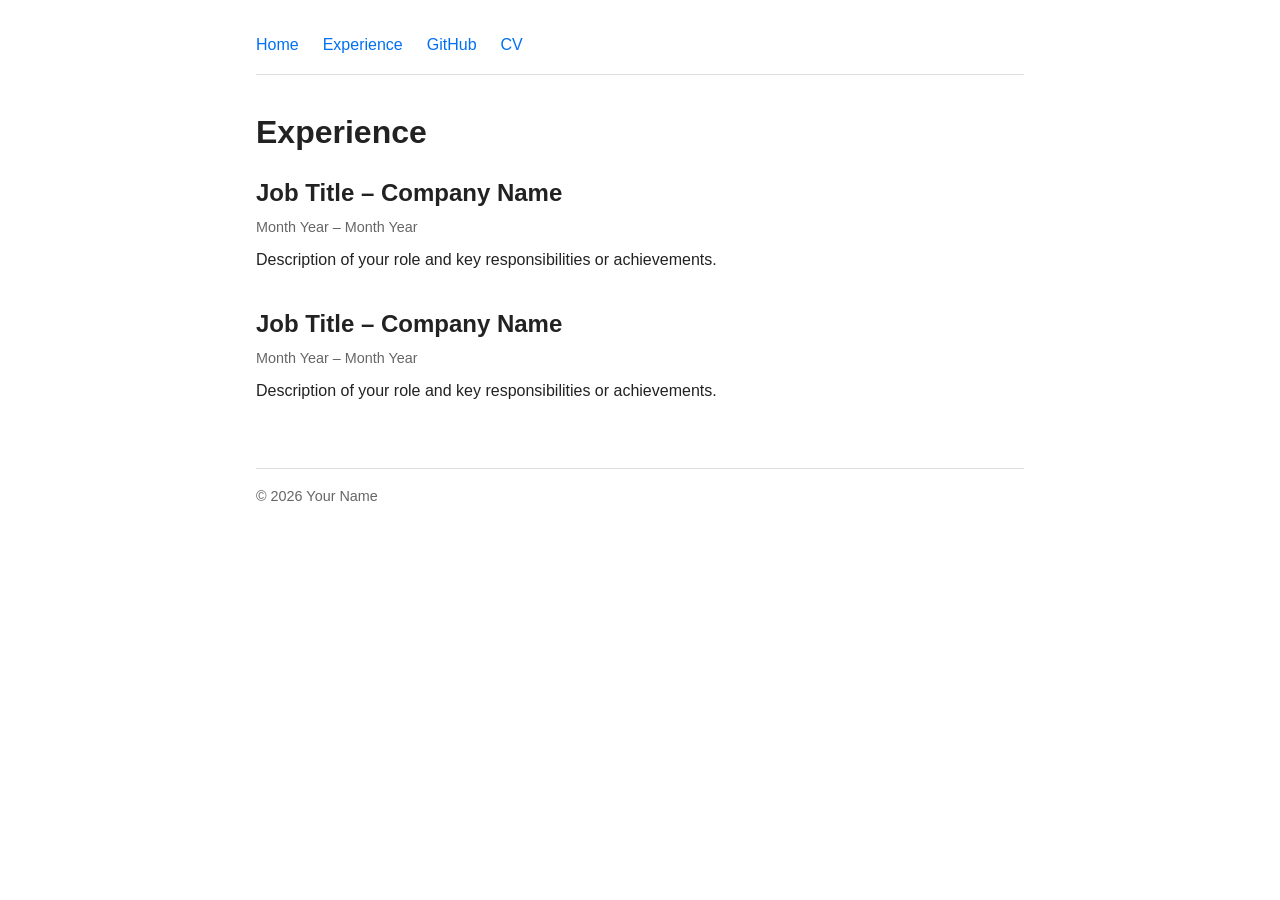
==== experience.html @ c9a68103 "added pages" ====
<!DOCTYPE html>
<html lang="en">
<head>
  <meta charset="UTF-8" />
  <meta name="viewport" content="width=device-width, initial-scale=1.0" />
  <title>Experience – Your Name</title>
  <link rel="stylesheet" href="style.css" />
</head>
<body>
  <nav>
    <a href="index.html">Home</a>
    <a href="experience.html">Experience</a>
    <a href="https://github.com/yourusername" target="_blank">GitHub</a>
    <a href="cv.pdf" target="_blank">CV</a>
  </nav>

  <main>
    <h1>Experience</h1>

    <section>
      <h2>Job Title – Company Name</h2>
      <p class="date">Month Year – Month Year</p>
      <p>Description of your role and key responsibilities or achievements.</p>
    </section>

    <section>
      <h2>Job Title – Company Name</h2>
      <p class="date">Month Year – Month Year</p>
      <p>Description of your role and key responsibilities or achievements.</p>
    </section>
  </main>

  <footer>
    <p>&copy; 2026 Your Name</p>
  </footer>
</body>
</html>
---- style.css ----
* {
  box-sizing: border-box;
  margin: 0;
  padding: 0;
}

body {
  font-family: sans-serif;
  color: #222;
  max-width: 800px;
  margin: 0 auto;
  padding: 2rem 1rem;
  line-height: 1.6;
}

nav {
  display: flex;
  gap: 1.5rem;
  margin-bottom: 2rem;
  border-bottom: 1px solid #ddd;
  padding-bottom: 1rem;
}

nav a {
  text-decoration: none;
  color: #0070f3;
}

nav a:hover {
  text-decoration: underline;
}

main {
  margin-bottom: 4rem;
}

h1 {
  margin-bottom: 1rem;
}

section {
  margin-bottom: 2rem;
}

section h2 {
  margin-bottom: 0.25rem;
}

.date {
  color: #666;
  font-size: 0.9rem;
  margin-bottom: 0.5rem;
}

footer {
  border-top: 1px solid #ddd;
  padding-top: 1rem;
  color: #666;
  font-size: 0.9rem;
}
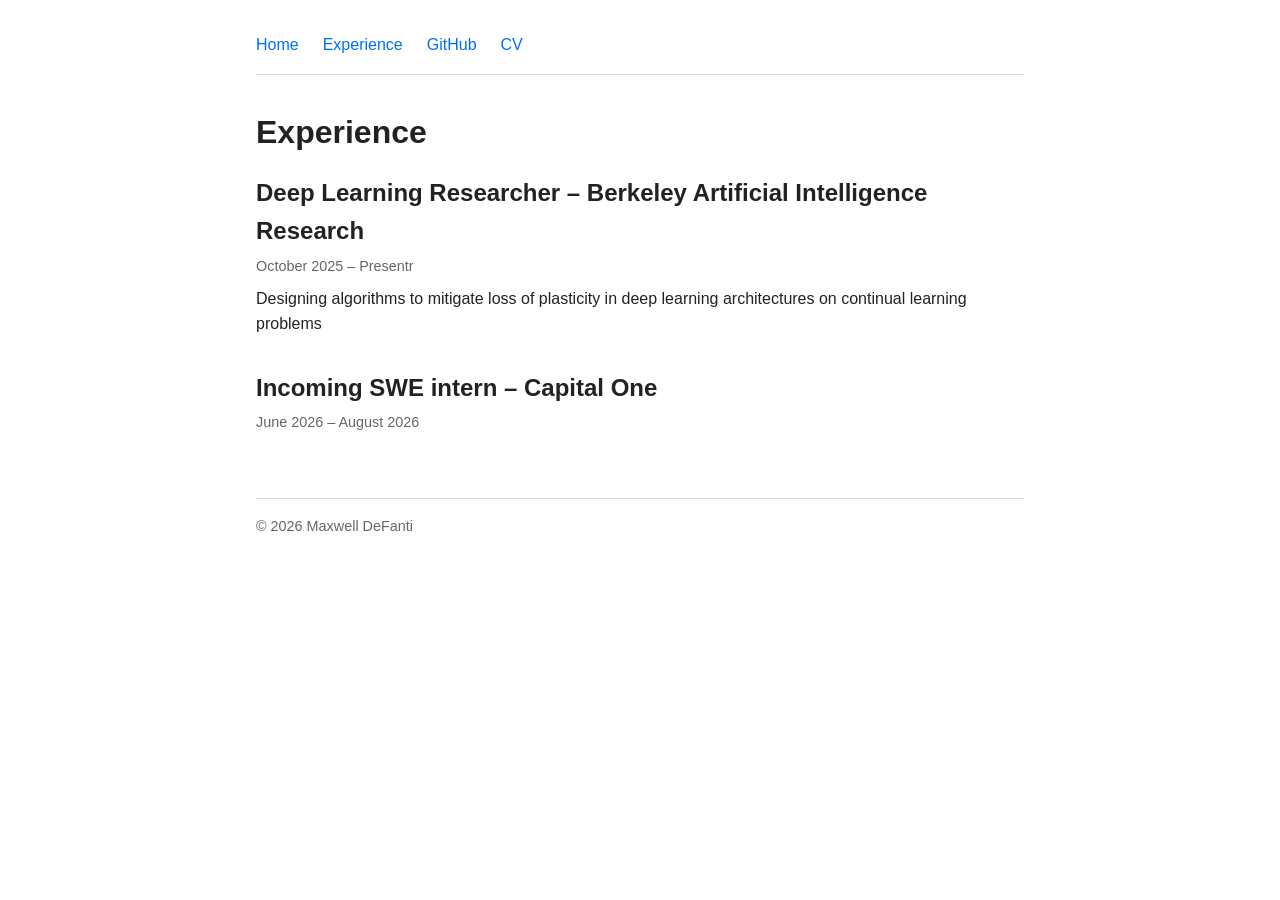
==== commit 52e78624: "updated experience and index" ====
--- a/experience.html
+++ b/experience.html
@@ -18,20 +18,20 @@
     <h1>Experience</h1>
 
     <section>
-      <h2>Job Title – Company Name</h2>
-      <p class="date">Month Year – Month Year</p>
-      <p>Description of your role and key responsibilities or achievements.</p>
+      <h2>Deep Learning Researcher – Berkeley Artificial Intelligence Research</h2>
+      <p class="date">October 2025 – Presentr</p>
+      <p>Designing algorithms to mitigate loss of plasticity in deep learning architectures on continual learning problems </p>
     </section>
 
     <section>
-      <h2>Job Title – Company Name</h2>
-      <p class="date">Month Year – Month Year</p>
-      <p>Description of your role and key responsibilities or achievements.</p>
+      <h2>Incoming SWE intern – Capital One</h2>
+      <p class="date">June 2026 – August 2026</p>
+      <p></p>
     </section>
   </main>
 
   <footer>
-    <p>&copy; 2026 Your Name</p>
+    <p>&copy; 2026 Maxwell DeFanti</p>
   </footer>
 </body>
 </html>
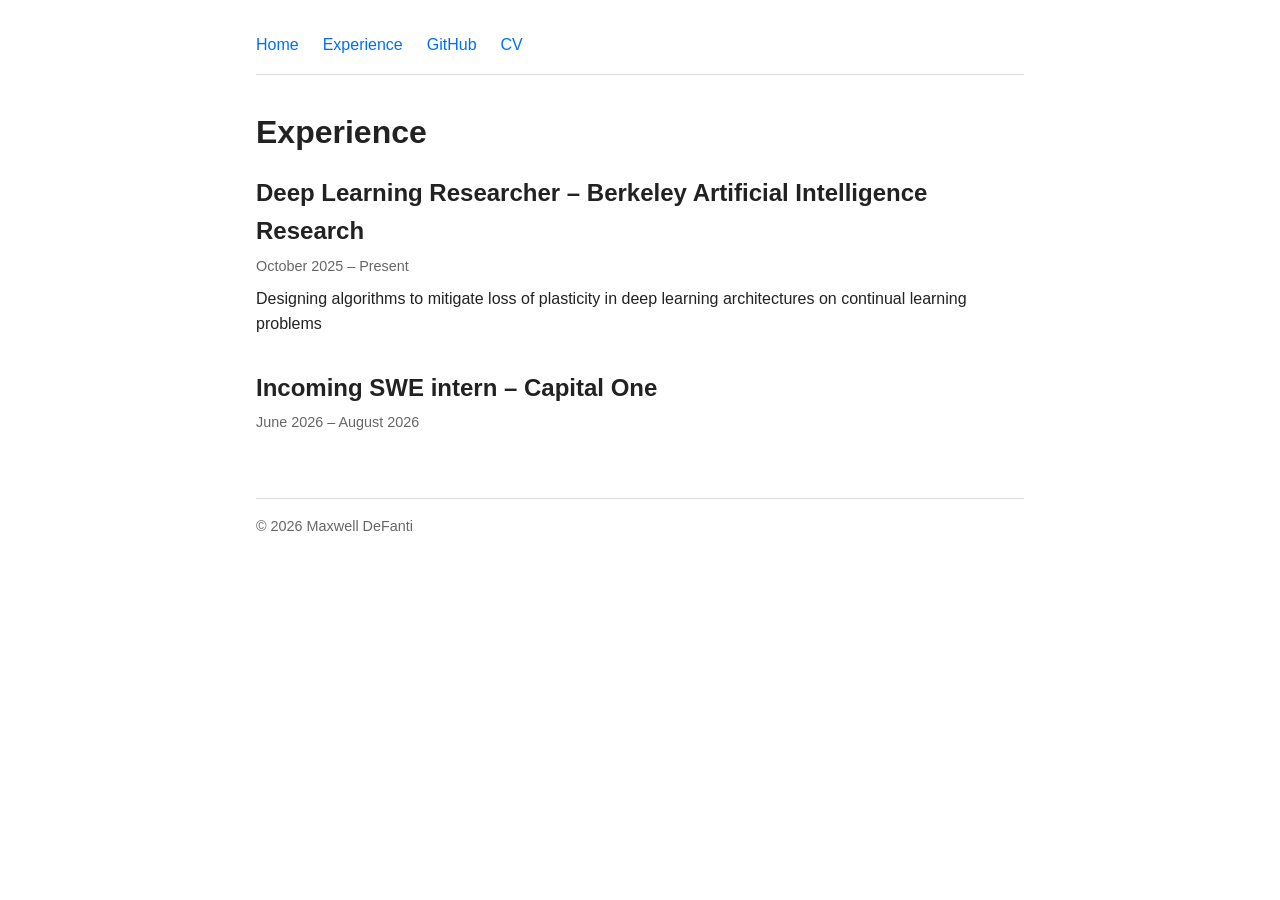
==== commit f3fec1c1: "fixed typo" ====
--- a/experience.html
+++ b/experience.html
@@ -10,7 +10,7 @@
   <nav>
     <a href="index.html">Home</a>
     <a href="experience.html">Experience</a>
-    <a href="https://github.com/yourusername" target="_blank">GitHub</a>
+    <a href="https://github.com/maxdefanti" target="_blank">GitHub</a>
     <a href="cv.pdf" target="_blank">CV</a>
   </nav>
 
@@ -19,7 +19,7 @@
 
     <section>
       <h2>Deep Learning Researcher – Berkeley Artificial Intelligence Research</h2>
-      <p class="date">October 2025 – Presentr</p>
+      <p class="date">October 2025 – Present</p>
       <p>Designing algorithms to mitigate loss of plasticity in deep learning architectures on continual learning problems </p>
     </section>
 
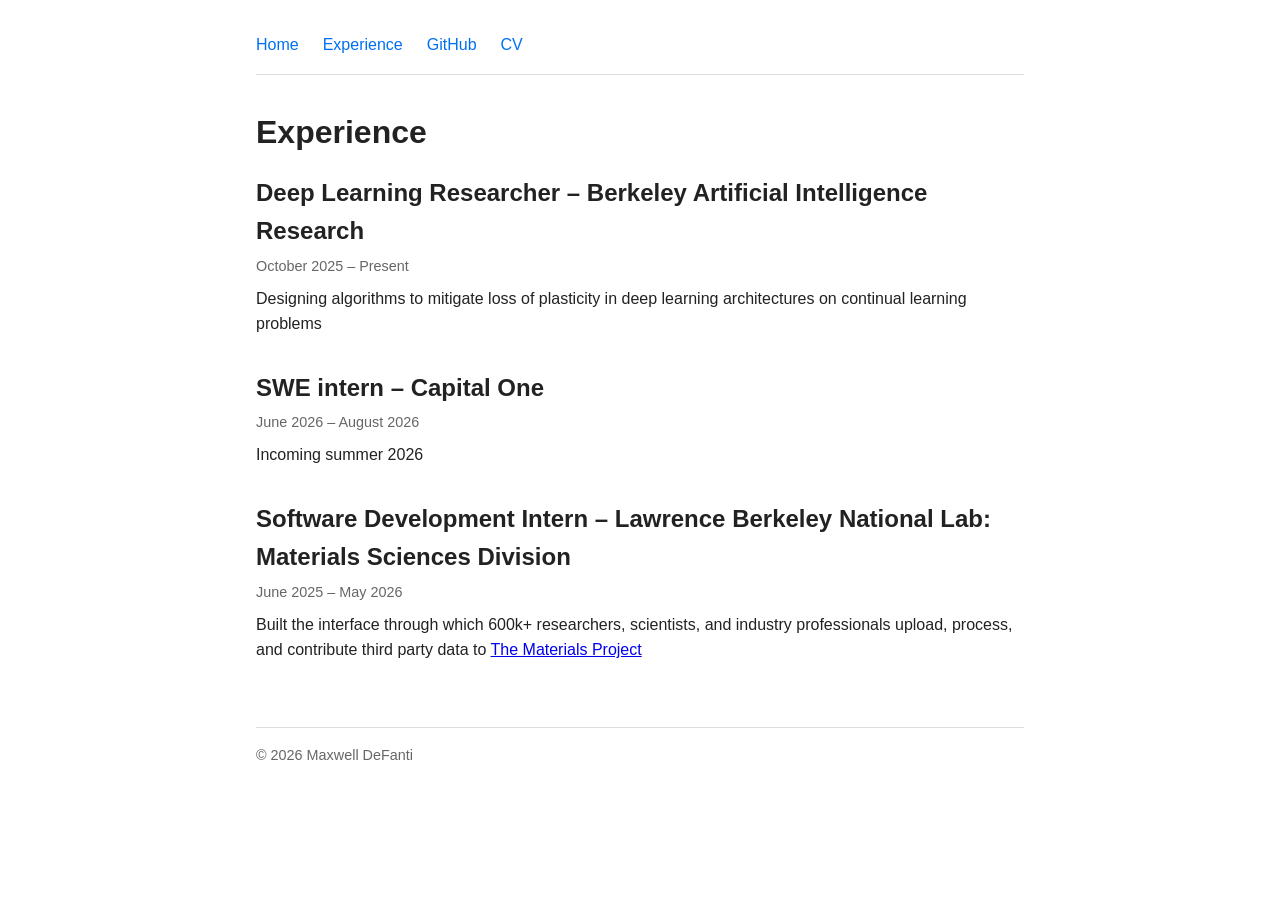
==== commit 3a4c2bab: "added favicon and matproj" ====
--- a/experience.html
+++ b/experience.html
@@ -3,8 +3,10 @@
 <head>
   <meta charset="UTF-8" />
   <meta name="viewport" content="width=device-width, initial-scale=1.0" />
-  <title>Experience – Your Name</title>
+  <title>Experience – Maxwell DeFanti</title>
   <link rel="stylesheet" href="style.css" />
+  <link rel="icon" href="data:image/svg+xml,<svg xmlns='http://www.w3.org/2000/svg' viewBox='0 0 100 100'><text y='.9em' font-size='90'>م</text></svg>">
+
 </head>
 <body>
   <nav>
@@ -24,9 +26,15 @@
     </section>
 
     <section>
-      <h2>Incoming SWE intern – Capital One</h2>
+      <h2>SWE intern – Capital One</h2>
       <p class="date">June 2026 – August 2026</p>
-      <p></p>
+      <p>Incoming summer 2026</p>
+    </section>
+
+    <section>
+      <h2>Software Development Intern – Lawrence Berkeley National Lab: Materials Sciences Division</h2>
+      <p class="date">June 2025 – May 2026</p>
+      <p>Built the interface through which 600k+ researchers, scientists, and industry professionals upload, process, and contribute third party data to <a href="https://next-gen.materialsproject.org">The Materials Project</a></p>
     </section>
   </main>
 
--- a/style.css
+++ b/style.css
@@ -57,4 +57,28 @@
   padding-top: 1rem;
   color: #666;
   font-size: 0.9rem;
-}+}
+
+/* Home page intro */
+.intro {
+  display: flex;
+  align-items: center;
+  justify-content: center;
+  gap: 2rem;
+}
+
+.intro img {
+  width: 150px;
+  height: 150px;
+  object-fit: cover;
+  border-radius: 2%;
+  flex-shrink: 0;
+}
+
+.intro-text {
+  max-width: 500px;
+}
+
+.intro-text p {
+  margin-bottom: 0.75rem;
+}
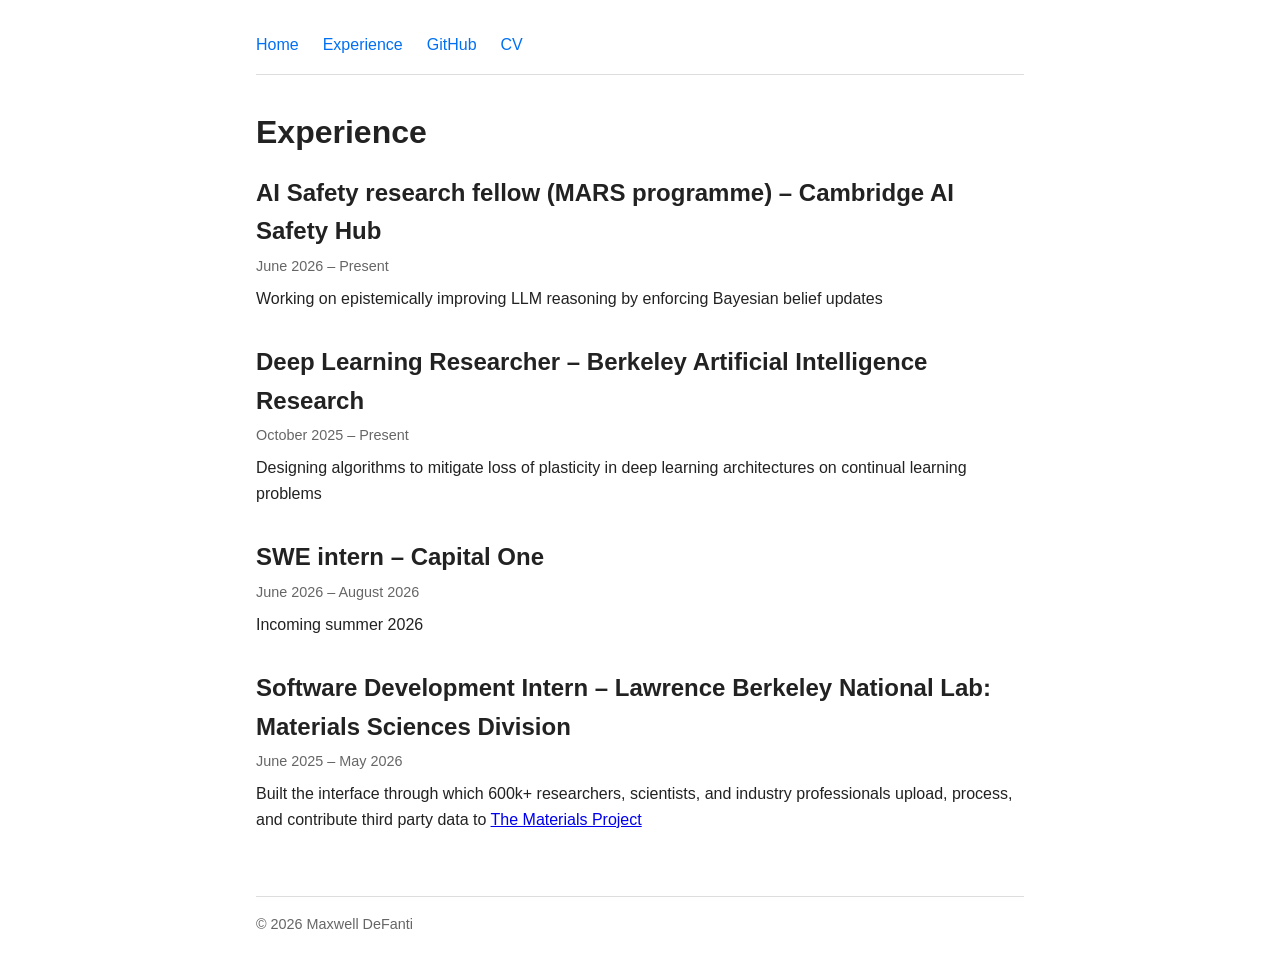
==== commit 7ca24318: "june 2026 updates" ====
--- a/experience.html
+++ b/experience.html
@@ -18,6 +18,12 @@
 
   <main>
     <h1>Experience</h1>
+
+    <section>
+      <h2>AI Safety research fellow (MARS programme) – Cambridge AI Safety Hub</h2>
+      <p class="date">June 2026 – Present</p>
+      <p>Working on epistemically improving LLM reasoning by enforcing Bayesian belief updates</p>
+    </section>
 
     <section>
       <h2>Deep Learning Researcher – Berkeley Artificial Intelligence Research</h2>
--- a/style.css
+++ b/style.css
@@ -82,3 +82,40 @@
 .intro-text p {
   margin-bottom: 0.75rem;
 }
+
+/* News section */
+.news {
+  margin-top: 2rem;
+}
+
+.news h2 {
+  margin-bottom: 0.75rem;
+}
+
+.news ul {
+  list-style: none;
+  padding: 0;
+}
+
+.news li {
+  display: flex;
+  align-items: baseline;
+  padding: 0.4rem 0;
+  border-bottom: 1px solid #f0f0f0;
+}
+
+.news-dash {
+  white-space: nowrap;
+}
+
+.news-text {
+  flex: 1;
+  margin-left: 0.4rem;
+}
+
+.news-date {
+  font-weight: 600;
+  color: #444;
+  min-width: 7rem;
+  display: inline-block;
+}
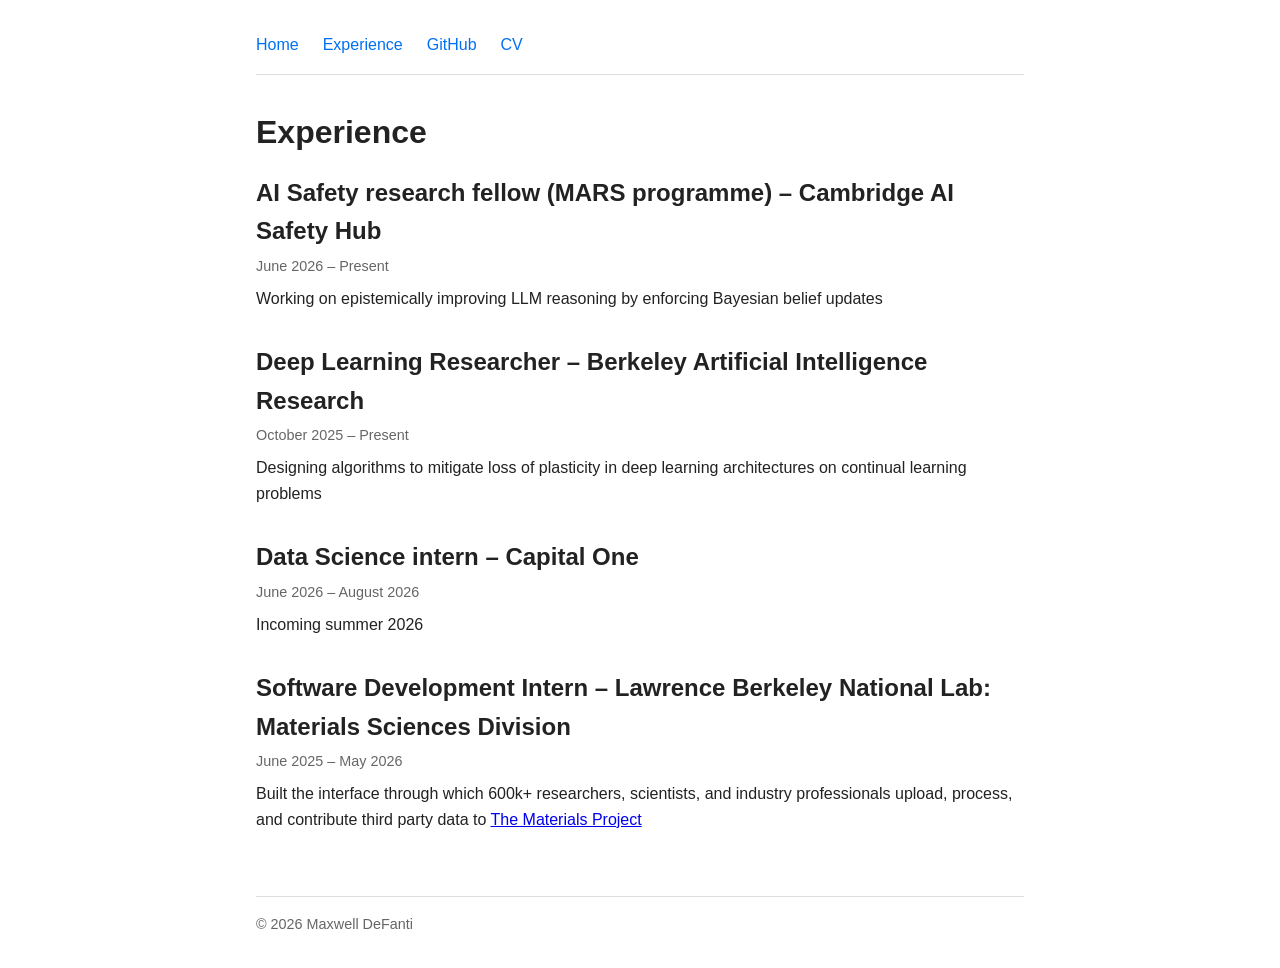
==== commit 57281582: "changed to ds intern" ====
--- a/experience.html
+++ b/experience.html
@@ -32,7 +32,7 @@
     </section>
 
     <section>
-      <h2>SWE intern – Capital One</h2>
+      <h2>Data Science intern – Capital One</h2>
       <p class="date">June 2026 – August 2026</p>
       <p>Incoming summer 2026</p>
     </section>
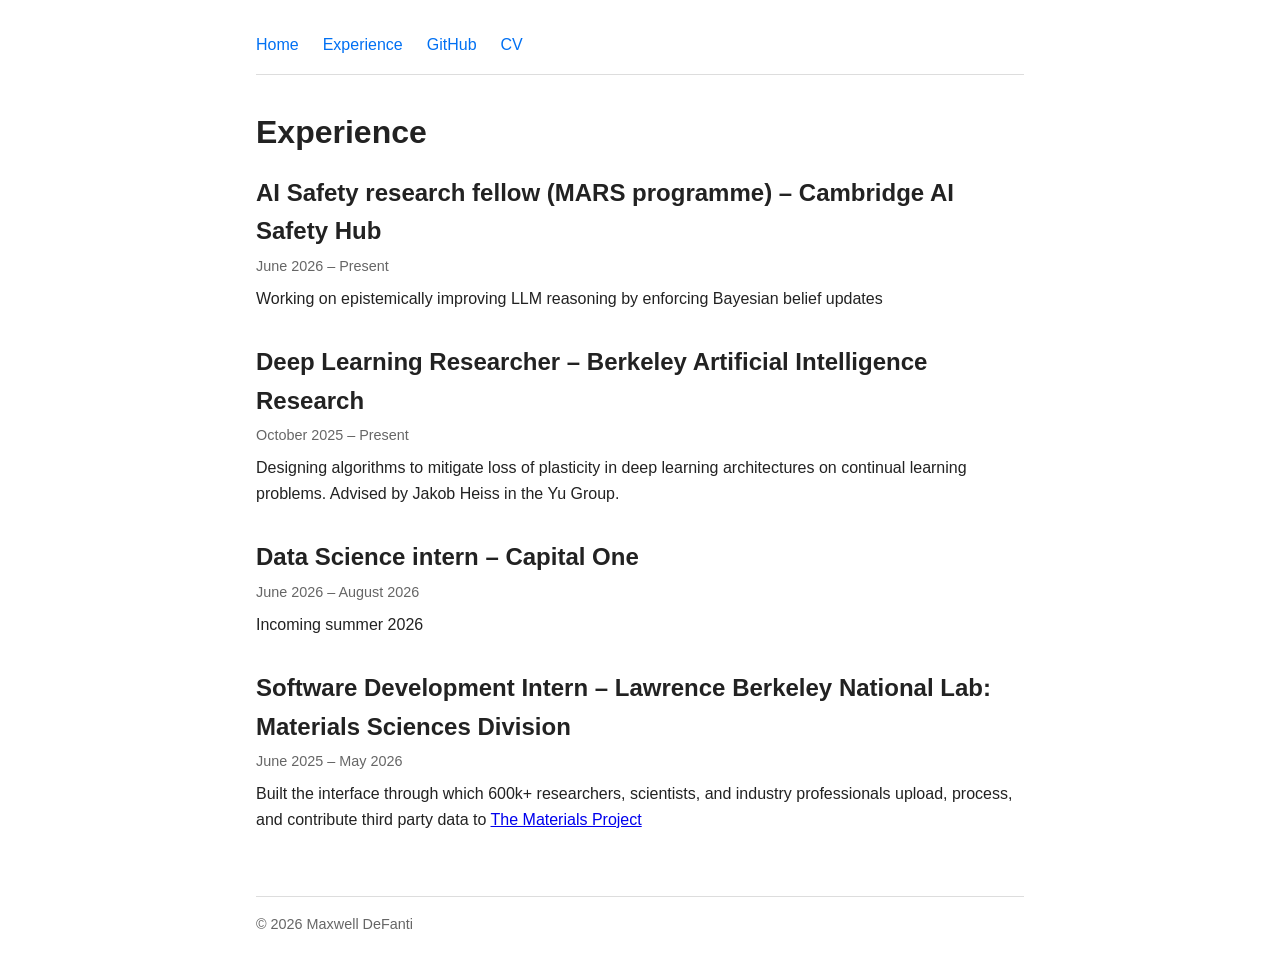
==== commit db6e72a6: "added socials and updated resume" ====
--- a/experience.html
+++ b/experience.html
@@ -28,7 +28,7 @@
     <section>
       <h2>Deep Learning Researcher – Berkeley Artificial Intelligence Research</h2>
       <p class="date">October 2025 – Present</p>
-      <p>Designing algorithms to mitigate loss of plasticity in deep learning architectures on continual learning problems </p>
+      <p>Designing algorithms to mitigate loss of plasticity in deep learning architectures on continual learning problems. Advised by Jakob Heiss in the Yu Group. </p>
     </section>
 
     <section>
--- a/style.css
+++ b/style.css
@@ -75,6 +75,34 @@
   flex-shrink: 0;
 }
 
+.intro-photo {
+  display: flex;
+  flex-direction: column;
+  align-items: center;
+  gap: 0.6rem;
+  flex-shrink: 0;
+}
+
+.social-links {
+  display: flex;
+  gap: 0.9rem;
+}
+
+.social-links a {
+  color: #444;
+  display: flex;
+}
+
+.social-links a:hover {
+  color: #000;
+}
+
+.social-links svg {
+  width: 20px;
+  height: 20px;
+  fill: currentColor;
+}
+
 .intro-text {
   max-width: 500px;
 }
@@ -116,6 +144,8 @@
 .news-date {
   font-weight: 600;
   color: #444;
-  min-width: 7rem;
+  min-width: 9rem;
+  flex-shrink: 0;
+  white-space: nowrap;
   display: inline-block;
 }
